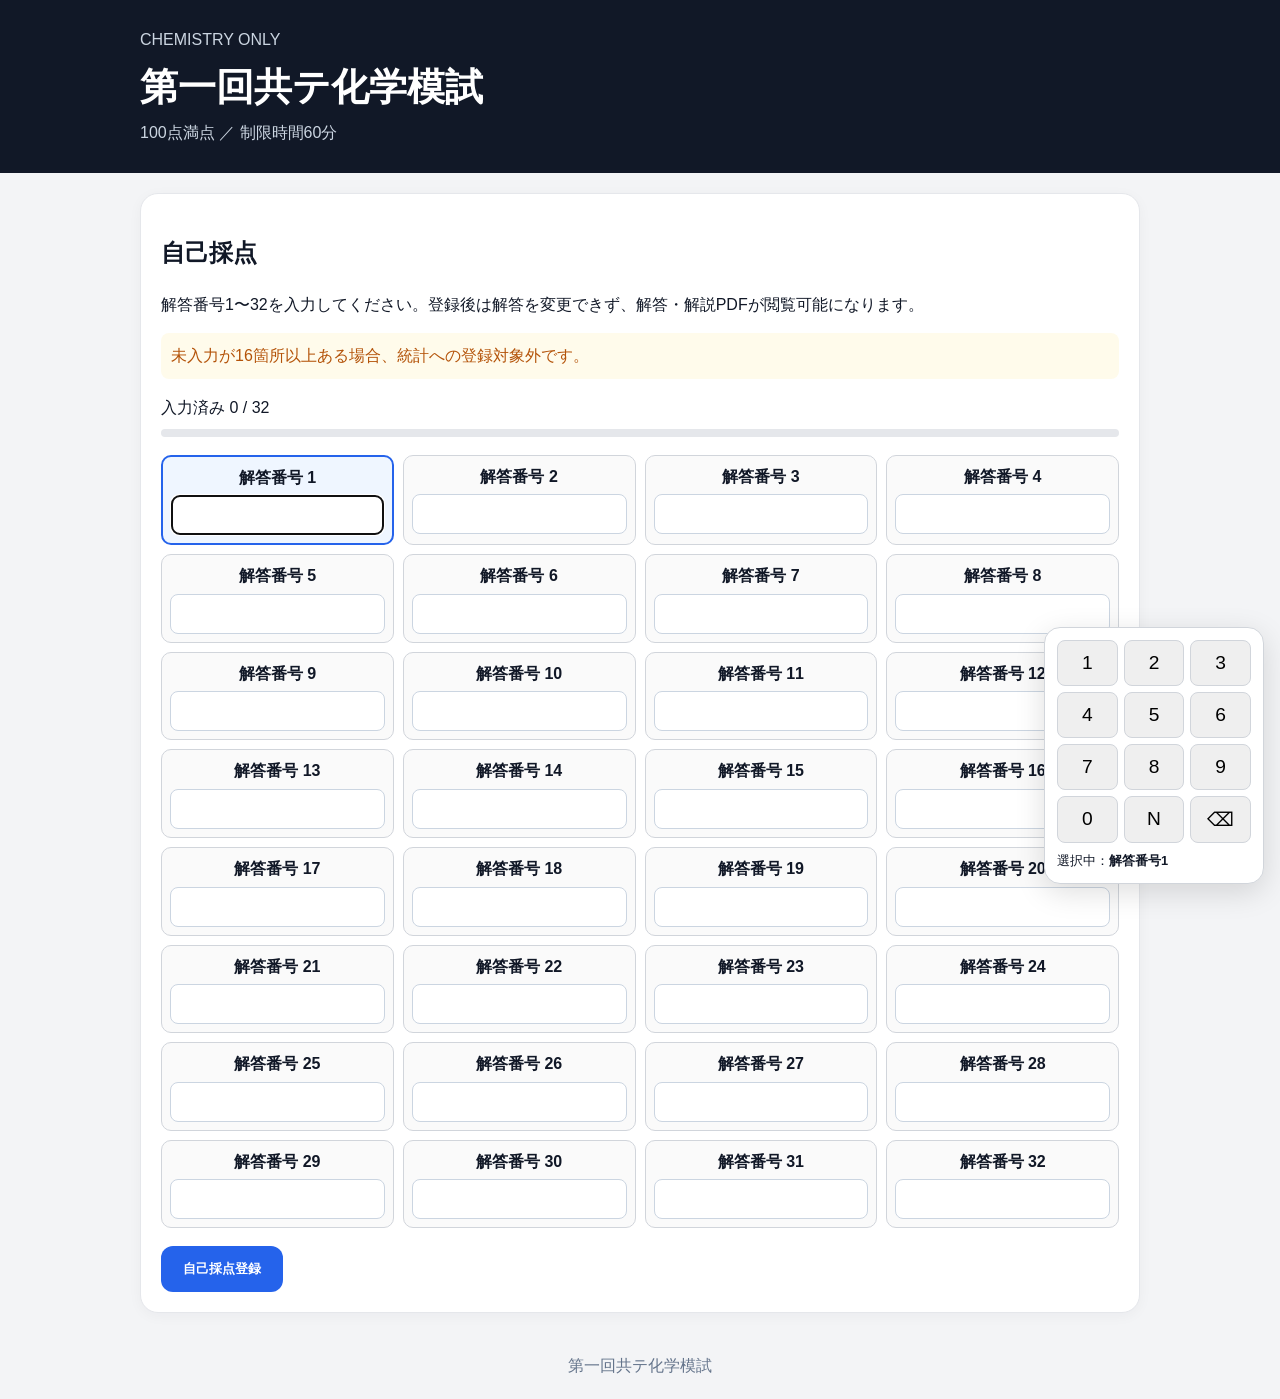
==== index.html @ feb67150 "Add files via upload" ====
<!doctype html><html lang="ja"><head><meta charset="utf-8"><meta name="viewport" content="width=device-width,initial-scale=1"><title>第一回共テ化学模試｜自己採点</title><link rel="stylesheet" href="style.css"></head><body><header><div class="wrap"><p>CHEMISTRY ONLY</p><h1>第一回共テ化学模試</h1><p>100点満点 ／ 制限時間60分</p></div></header><main class="wrap"><section class="card"><h2>自己採点</h2><p>解答番号1〜32を入力してください。登録後は解答を変更できず、解答・解説PDFが閲覧可能になります。</p><p class="warning">未入力が16箇所以上ある場合、統計への登録対象外です。</p><div id="progressText">入力済み 0 / 32</div><div class="track"><div id="progress"></div></div><div class="question-grid" id="questionGrid"></div><div class="keyboard" id="keyboard"><div class="key-grid"><button data-key="1">1</button><button data-key="2">2</button><button data-key="3">3</button><button data-key="4">4</button><button data-key="5">5</button><button data-key="6">6</button><button data-key="7">7</button><button data-key="8">8</button><button data-key="9">9</button><button data-key="0">0</button><button data-key="N">N</button><button data-key="back">⌫</button></div><p>選択中：<b id="activeLabel">解答番号1</b></p></div><button class="primary" id="submit">自己採点登録</button></section><section id="result" class="card hidden"></section><section id="statistics" class="card hidden"></section><section id="explanation" class="card hidden"><h2>解答・解説</h2><a class="primary" href="第一回共テ化学模試解答解説.pdf" target="_blank">解答・解説PDFを開く</a></section></main><footer>第一回共テ化学模試</footer><script src="app.js"></script></body></html>
---- style.css ----
*{box-sizing:border-box}body{margin:0;background:#f3f4f6;color:#111827;font-family:-apple-system,BlinkMacSystemFont,"Segoe UI","Hiragino Kaku Gothic ProN","Yu Gothic",Meiryo,sans-serif;line-height:1.6}header{background:#111827;color:white;padding:24px 0}.wrap{width:min(100% - 24px,1000px);margin:auto}h1{margin:0;font-size:clamp(1.5rem,4vw,2.4rem)}header p{margin:3px 0;color:#cbd5e1}.card{background:white;border:1px solid #e5e7eb;border-radius:18px;padding:20px;margin:20px 0;box-shadow:0 3px 14px #0f172a0a}.warning{color:#b45309;background:#fffbeb;padding:10px;border-radius:8px}.track{height:8px;background:#e5e7eb;border-radius:9px;margin:8px 0 18px;overflow:hidden}.track div{height:100%;width:0;background:#2563eb}.question-grid{display:grid;grid-template-columns:repeat(4,1fr);gap:9px}.qcard{border:1px solid #d1d5db;border-radius:10px;padding:8px;text-align:center;background:#fafafa}.qcard.active{border:2px solid #2563eb;background:#eff6ff}.qcard.done{background:#f0fdf4;border-color:#86efac}.qcard input{width:100%;font-size:1.15rem;text-align:center;padding:8px;border:1px solid #cbd5e1;border-radius:8px;margin-top:5px}.keyboard{position:fixed;right:16px;bottom:16px;width:220px;background:#fff;border:1px solid #d1d5db;border-radius:16px;padding:12px;box-shadow:0 8px 30px #0002}.key-grid{display:grid;grid-template-columns:repeat(3,1fr);gap:6px}.key-grid button{font-size:1.2rem;padding:11px 0;border:1px solid #d1d5db;border-radius:8px}.keyboard p{margin:8px 0 0;font-size:.8rem}.primary{display:inline-flex;background:#2563eb;color:white;border:0;border-radius:12px;padding:14px 22px;font-weight:800;text-decoration:none;cursor:pointer;margin-top:18px}.hidden{display:none!important}.stats{display:grid;grid-template-columns:repeat(3,1fr);gap:10px}.stat{background:#eff6ff;border:1px solid #dbeafe;border-radius:12px;padding:12px}.stat strong{display:block;font-size:1.5rem}.score{font-size:3rem;font-weight:900;text-align:center}footer{text-align:center;color:#64748b;padding:20px}@media(max-width:700px){.question-grid{grid-template-columns:repeat(2,1fr)}.keyboard{position:static;width:auto;max-width:400px;margin:20px auto}.key-grid button{padding:14px}.card{padding:15px}.stats{grid-template-columns:1fr}}
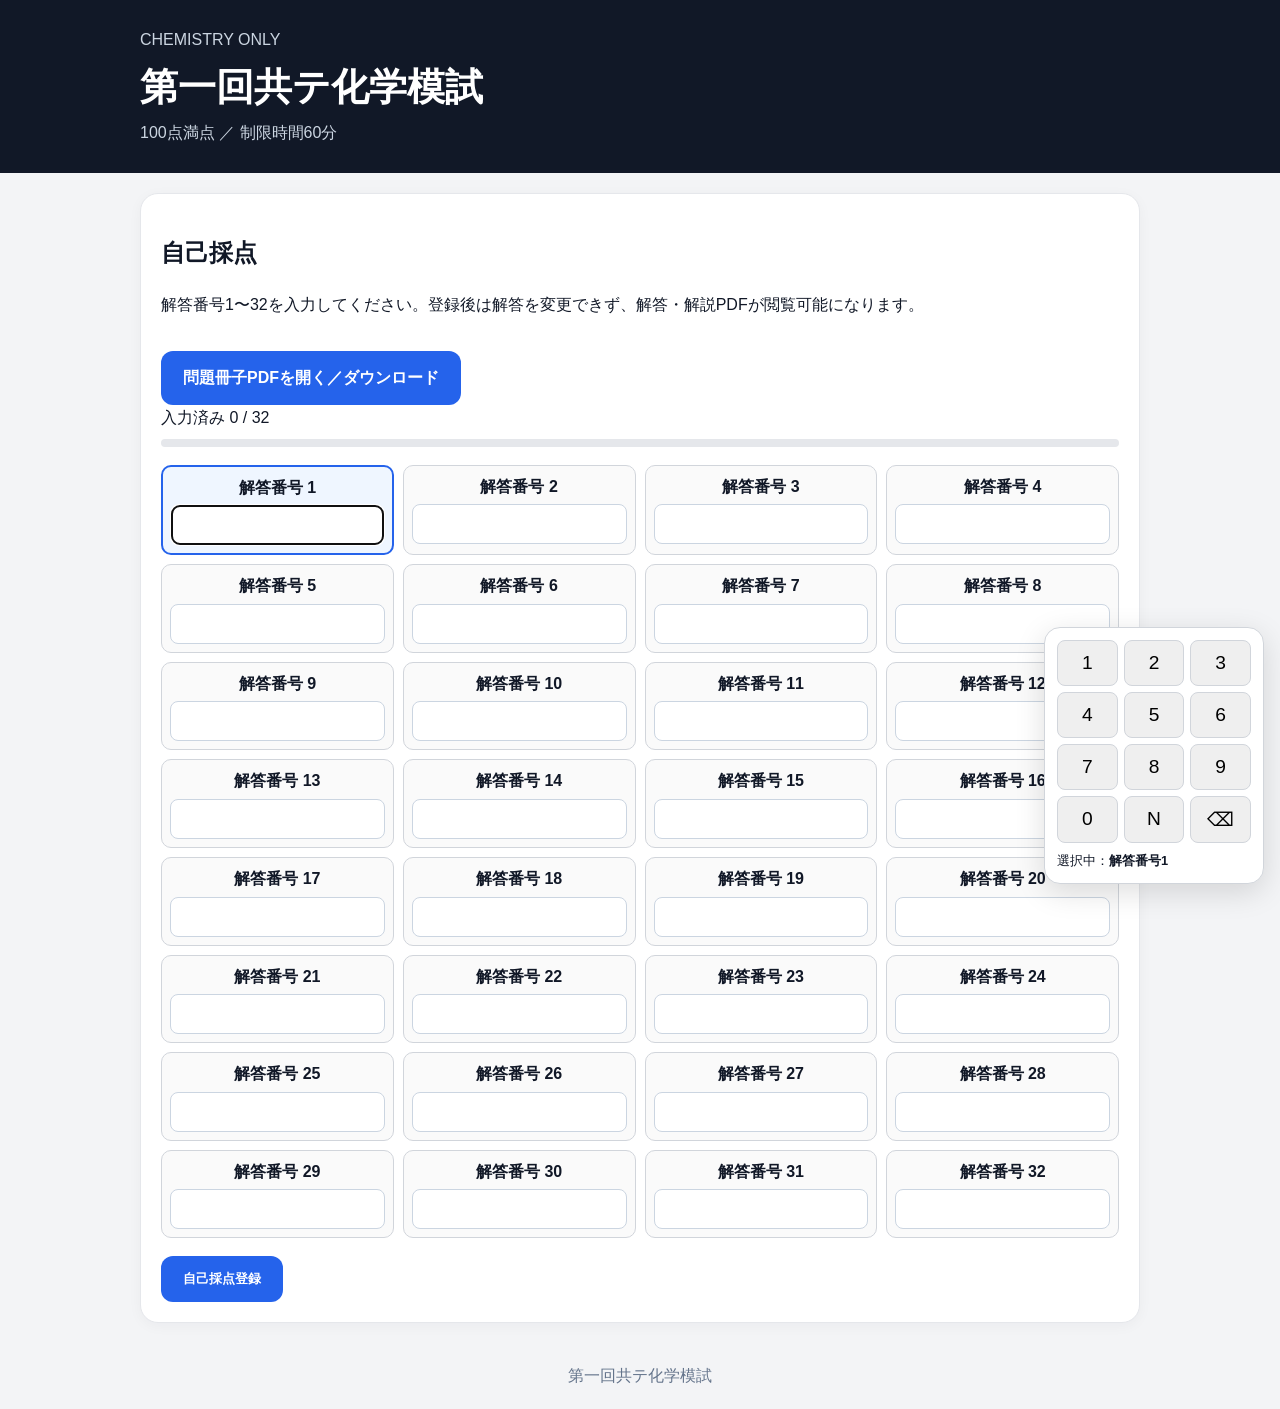
==== commit 7b0c249c: "Add files via upload" ====
--- a/index.html
+++ b/index.html
@@ -1 +1 @@
-<!doctype html><html lang="ja"><head><meta charset="utf-8"><meta name="viewport" content="width=device-width,initial-scale=1"><title>第一回共テ化学模試｜自己採点</title><link rel="stylesheet" href="style.css"></head><body><header><div class="wrap"><p>CHEMISTRY ONLY</p><h1>第一回共テ化学模試</h1><p>100点満点 ／ 制限時間60分</p></div></header><main class="wrap"><section class="card"><h2>自己採点</h2><p>解答番号1〜32を入力してください。登録後は解答を変更できず、解答・解説PDFが閲覧可能になります。</p><p class="warning">未入力が16箇所以上ある場合、統計への登録対象外です。</p><div id="progressText">入力済み 0 / 32</div><div class="track"><div id="progress"></div></div><div class="question-grid" id="questionGrid"></div><div class="keyboard" id="keyboard"><div class="key-grid"><button data-key="1">1</button><button data-key="2">2</button><button data-key="3">3</button><button data-key="4">4</button><button data-key="5">5</button><button data-key="6">6</button><button data-key="7">7</button><button data-key="8">8</button><button data-key="9">9</button><button data-key="0">0</button><button data-key="N">N</button><button data-key="back">⌫</button></div><p>選択中：<b id="activeLabel">解答番号1</b></p></div><button class="primary" id="submit">自己採点登録</button></section><section id="result" class="card hidden"></section><section id="statistics" class="card hidden"></section><section id="explanation" class="card hidden"><h2>解答・解説</h2><a class="primary" href="第一回共テ化学模試解答解説.pdf" target="_blank">解答・解説PDFを開く</a></section></main><footer>第一回共テ化学模試</footer><script src="app.js"></script></body></html>+<!doctype html><html lang="ja"><head><meta charset="utf-8"><meta name="viewport" content="width=device-width,initial-scale=1"><title>第一回共テ化学模試｜自己採点</title><link rel="stylesheet" href="style.css"></head><body><header><div class="wrap"><p>CHEMISTRY ONLY</p><h1>第一回共テ化学模試</h1><p>100点満点 ／ 制限時間60分</p></div></header><main class="wrap"><section class="card"><h2>自己採点</h2><p>解答番号1〜32を入力してください。登録後は解答を変更できず、解答・解説PDFが閲覧可能になります。</p><a class="primary download-button" href="question.pdf" target="_blank" rel="noopener">問題冊子PDFを開く／ダウンロード</a><div id="progressText">入力済み 0 / 32</div><div class="track"><div id="progress"></div></div><div class="question-grid" id="questionGrid"></div><div class="keyboard" id="keyboard"><div class="key-grid"><button data-key="1">1</button><button data-key="2">2</button><button data-key="3">3</button><button data-key="4">4</button><button data-key="5">5</button><button data-key="6">6</button><button data-key="7">7</button><button data-key="8">8</button><button data-key="9">9</button><button data-key="0">0</button><button data-key="N">N</button><button data-key="back">⌫</button></div><p>選択中：<b id="activeLabel">解答番号1</b></p></div><button class="primary" id="submit">自己採点登録</button></section><section id="result" class="card hidden"></section><section id="statistics" class="card hidden"></section><section id="explanation" class="card hidden"><h2>解答・解説</h2><a class="primary" href="第一回共テ化学模試解答解説.pdf" target="_blank">解答・解説PDFを開く</a></section></main><footer>第一回共テ化学模試</footer><script src="app.js"></script></body></html>
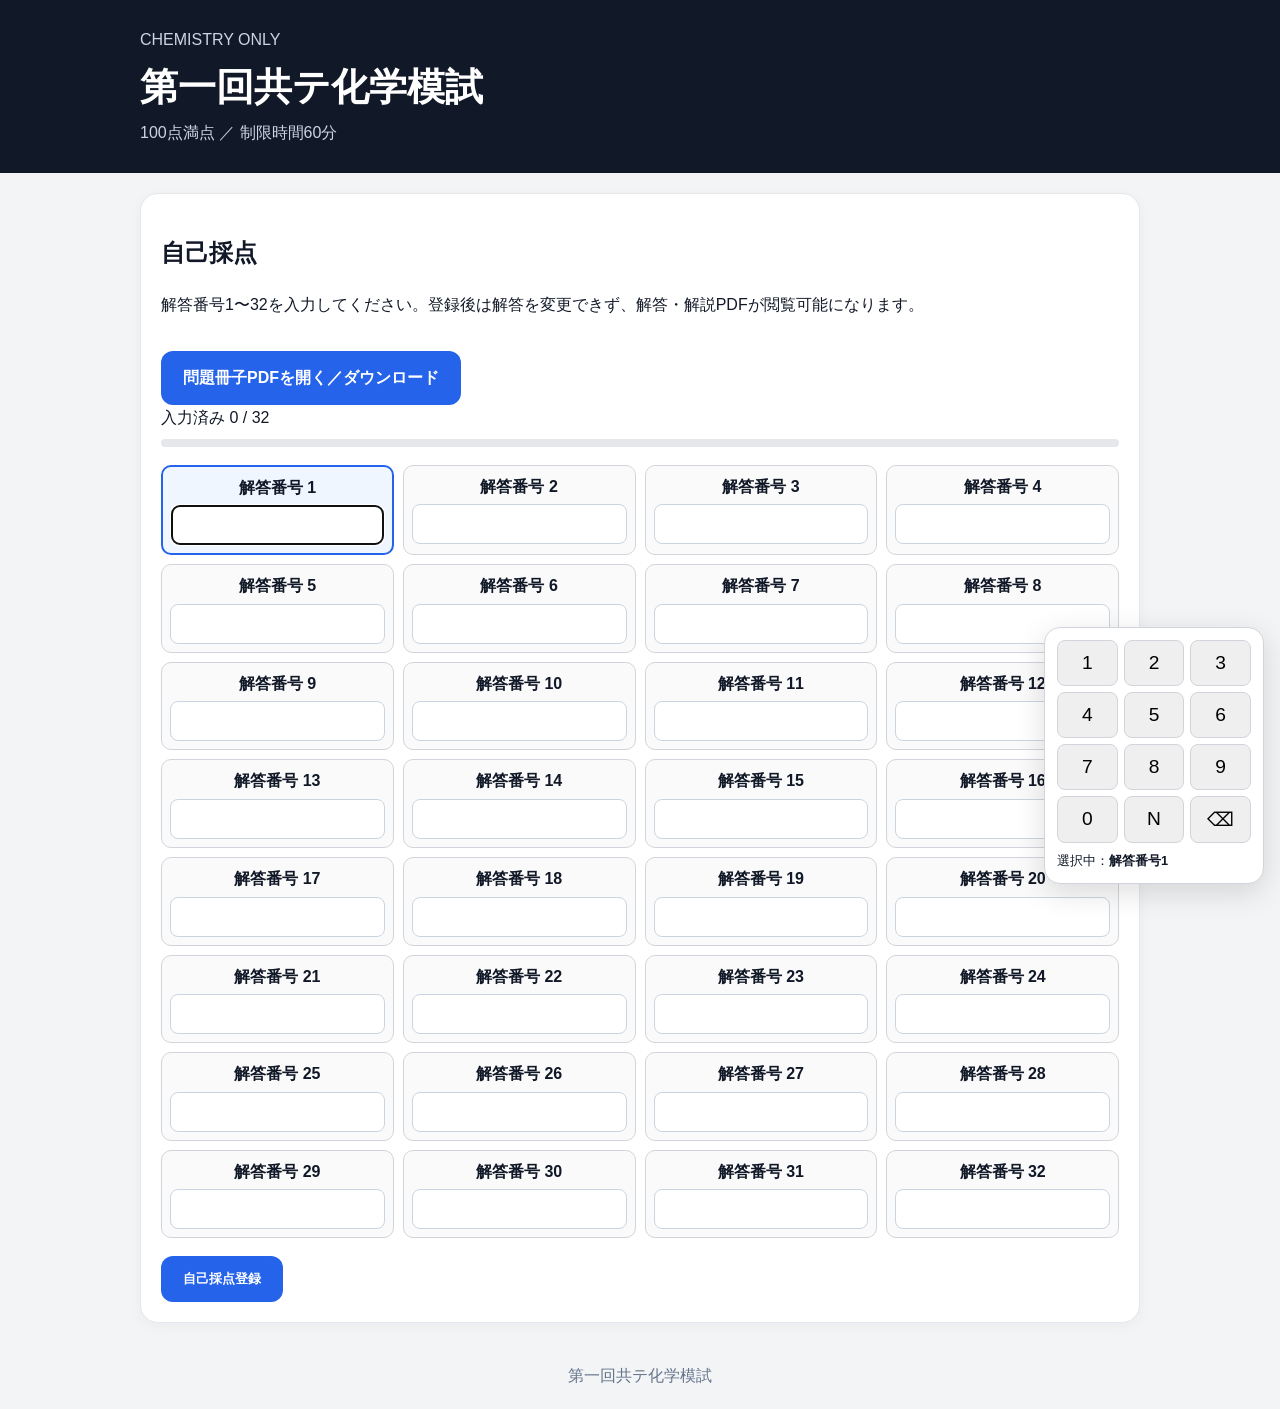
==== commit e82619b6: "Update index.html" ====
--- a/index.html
+++ b/index.html
@@ -1 +1 @@
-<!doctype html><html lang="ja"><head><meta charset="utf-8"><meta name="viewport" content="width=device-width,initial-scale=1"><title>第一回共テ化学模試｜自己採点</title><link rel="stylesheet" href="style.css"></head><body><header><div class="wrap"><p>CHEMISTRY ONLY</p><h1>第一回共テ化学模試</h1><p>100点満点 ／ 制限時間60分</p></div></header><main class="wrap"><section class="card"><h2>自己採点</h2><p>解答番号1〜32を入力してください。登録後は解答を変更できず、解答・解説PDFが閲覧可能になります。</p><a class="primary download-button" href="question.pdf" target="_blank" rel="noopener">問題冊子PDFを開く／ダウンロード</a><div id="progressText">入力済み 0 / 32</div><div class="track"><div id="progress"></div></div><div class="question-grid" id="questionGrid"></div><div class="keyboard" id="keyboard"><div class="key-grid"><button data-key="1">1</button><button data-key="2">2</button><button data-key="3">3</button><button data-key="4">4</button><button data-key="5">5</button><button data-key="6">6</button><button data-key="7">7</button><button data-key="8">8</button><button data-key="9">9</button><button data-key="0">0</button><button data-key="N">N</button><button data-key="back">⌫</button></div><p>選択中：<b id="activeLabel">解答番号1</b></p></div><button class="primary" id="submit">自己採点登録</button></section><section id="result" class="card hidden"></section><section id="statistics" class="card hidden"></section><section id="explanation" class="card hidden"><h2>解答・解説</h2><a class="primary" href="第一回共テ化学模試解答解説.pdf" target="_blank">解答・解説PDFを開く</a></section></main><footer>第一回共テ化学模試</footer><script src="app.js"></script></body></html>+<!doctype html><html lang="ja"><head><meta charset="utf-8"><meta name="viewport" content="width=device-width,initial-scale=1"><title>第一回共テ化学模試｜自己採点</title><link rel="stylesheet" href="style.css"></head><body><header><div class="wrap"><p>CHEMISTRY ONLY</p><h1>第一回共テ化学模試</h1><p>100点満点 ／ 制限時間60分</p></div></header><main class="wrap"><section class="card"><h2>自己採点</h2><p>解答番号1〜32を入力してください。登録後は解答を変更できず、解答・解説PDFが閲覧可能になります。</p><a class="primary download-button" href="question.pdf" target="_blank" rel="noopener">問題冊子PDFを開く／ダウンロード</a><div id="progressText">入力済み 0 / 32</div><div class="track"><div id="progress"></div></div><div class="question-grid" id="questionGrid"></div><div class="keyboard" id="keyboard"><div class="key-grid"><button data-key="1">1</button><button data-key="2">2</button><button data-key="3">3</button><button data-key="4">4</button><button data-key="5">5</button><button data-key="6">6</button><button data-key="7">7</button><button data-key="8">8</button><button data-key="9">9</button><button data-key="0">0</button><button data-key="N">N</button><button data-key="back">⌫</button></div><p>選択中：<b id="activeLabel">解答番号1</b></p></div><button class="primary" id="submit">自己採点登録</button></section><section id="result" class="card hidden"></section><section id="statistics" class="card hidden"></section><section id="explanation" class="card hidden"><h2>解答・解説</h2><a class="primary" href="第一回共テ化学模試解答解説.pdf" target="_blank">解答・解説PDFを開く</a></section></main><footer>第一回共テ化学模試</footer><script src="app2.js"></script></body></html>
--- a/style.css
+++ b/style.css
@@ -1 +1,11 @@
-*{box-sizing:border-box}body{margin:0;background:#f3f4f6;color:#111827;font-family:-apple-system,BlinkMacSystemFont,"Segoe UI","Hiragino Kaku Gothic ProN","Yu Gothic",Meiryo,sans-serif;line-height:1.6}header{background:#111827;color:white;padding:24px 0}.wrap{width:min(100% - 24px,1000px);margin:auto}h1{margin:0;font-size:clamp(1.5rem,4vw,2.4rem)}header p{margin:3px 0;color:#cbd5e1}.card{background:white;border:1px solid #e5e7eb;border-radius:18px;padding:20px;margin:20px 0;box-shadow:0 3px 14px #0f172a0a}.warning{color:#b45309;background:#fffbeb;padding:10px;border-radius:8px}.track{height:8px;background:#e5e7eb;border-radius:9px;margin:8px 0 18px;overflow:hidden}.track div{height:100%;width:0;background:#2563eb}.question-grid{display:grid;grid-template-columns:repeat(4,1fr);gap:9px}.qcard{border:1px solid #d1d5db;border-radius:10px;padding:8px;text-align:center;background:#fafafa}.qcard.active{border:2px solid #2563eb;background:#eff6ff}.qcard.done{background:#f0fdf4;border-color:#86efac}.qcard input{width:100%;font-size:1.15rem;text-align:center;padding:8px;border:1px solid #cbd5e1;border-radius:8px;margin-top:5px}.keyboard{position:fixed;right:16px;bottom:16px;width:220px;background:#fff;border:1px solid #d1d5db;border-radius:16px;padding:12px;box-shadow:0 8px 30px #0002}.key-grid{display:grid;grid-template-columns:repeat(3,1fr);gap:6px}.key-grid button{font-size:1.2rem;padding:11px 0;border:1px solid #d1d5db;border-radius:8px}.keyboard p{margin:8px 0 0;font-size:.8rem}.primary{display:inline-flex;background:#2563eb;color:white;border:0;border-radius:12px;padding:14px 22px;font-weight:800;text-decoration:none;cursor:pointer;margin-top:18px}.hidden{display:none!important}.stats{display:grid;grid-template-columns:repeat(3,1fr);gap:10px}.stat{background:#eff6ff;border:1px solid #dbeafe;border-radius:12px;padding:12px}.stat strong{display:block;font-size:1.5rem}.score{font-size:3rem;font-weight:900;text-align:center}footer{text-align:center;color:#64748b;padding:20px}@media(max-width:700px){.question-grid{grid-template-columns:repeat(2,1fr)}.keyboard{position:static;width:auto;max-width:400px;margin:20px auto}.key-grid button{padding:14px}.card{padding:15px}.stats{grid-template-columns:1fr}}+*{box-sizing:border-box}body{margin:0;background:#f3f4f6;color:#111827;font-family:-apple-system,BlinkMacSystemFont,"Segoe UI","Hiragino Kaku Gothic ProN","Yu Gothic",Meiryo,sans-serif;line-height:1.6}header{background:#111827;color:white;padding:24px 0}.wrap{width:min(100% - 24px,1000px);margin:auto}h1{margin:0;font-size:clamp(1.5rem,4vw,2.4rem)}header p{margin:3px 0;color:#cbd5e1}.card{background:white;border:1px solid #e5e7eb;border-radius:18px;padding:20px;margin:20px 0;box-shadow:0 3px 14px #0f172a0a}.warning{color:#b45309;background:#fffbeb;padding:10px;border-radius:8px}.track{height:8px;background:#e5e7eb;border-radius:9px;margin:8px 0 18px;overflow:hidden}.track div{height:100%;width:0;background:#2563eb}.question-grid{display:grid;grid-template-columns:repeat(4,1fr);gap:9px}.qcard{border:1px solid #d1d5db;border-radius:10px;padding:8px;text-align:center;background:#fafafa}.qcard.active{border:2px solid #2563eb;background:#eff6ff}.qcard.done{background:#f0fdf4;border-color:#86efac}.qcard input{width:100%;font-size:1.15rem;text-align:center;padding:8px;border:1px solid #cbd5e1;border-radius:8px;margin-top:5px}.keyboard{position:fixed;right:16px;bottom:16px;width:220px;background:#fff;border:1px solid #d1d5db;border-radius:16px;padding:12px;box-shadow:0 8px 30px #0002}.key-grid{display:grid;grid-template-columns:repeat(3,1fr);gap:6px}.key-grid button{font-size:1.2rem;padding:11px 0;border:1px solid #d1d5db;border-radius:8px}.keyboard p{margin:8px 0 0;font-size:.8rem}.primary{display:inline-flex;background:#2563eb;color:white;border:0;border-radius:12px;padding:14px 22px;font-weight:800;text-decoration:none;cursor:pointer;margin-top:18px}.hidden{display:none!important}.stats{display:grid;grid-template-columns:repeat(3,1fr);gap:10px}.stat{background:#eff6ff;border:1px solid #dbeafe;border-radius:12px;padding:12px}.stat strong{display:block;font-size:1.5rem}.score{font-size:3rem;font-weight:900;text-align:center}footer{text-align:center;color:#64748b;padding:20px}@media(max-width:700px){.question-grid{grid-template-columns:repeat(2,1fr)}.keyboard{position:static;width:auto;max-width:400px;margin:20px auto}.key-grid button{padding:14px}.card{padding:15px}.stats{grid-template-columns:1fr}}/* PC・タッチ端末とも専用キーパッドを表示 */
+.keyboard{display:block}
+.stats-summary{display:grid;grid-template-columns:repeat(5,minmax(0,1fr));gap:8px;margin:14px 0}
+.stats-summary>div{padding:10px;border:1px solid #dbeafe;border-radius:10px;background:#eff6ff;text-align:center}
+.stats-summary strong{display:block;font-size:.9rem;color:#475569}
+.stats-summary span{font-size:1.2rem;font-weight:800}
+.stats-table-wrap{overflow-x:auto}
+.stats-table{width:100%;border-collapse:collapse;margin:10px 0}
+.stats-table th,.stats-table td{padding:9px;border:1px solid #d1d5db;text-align:center;white-space:nowrap}
+.stats-table th{background:#f1f5f9}
+@media(max-width:700px){.stats-summary{grid-template-columns:repeat(2,minmax(0,1fr))}}
